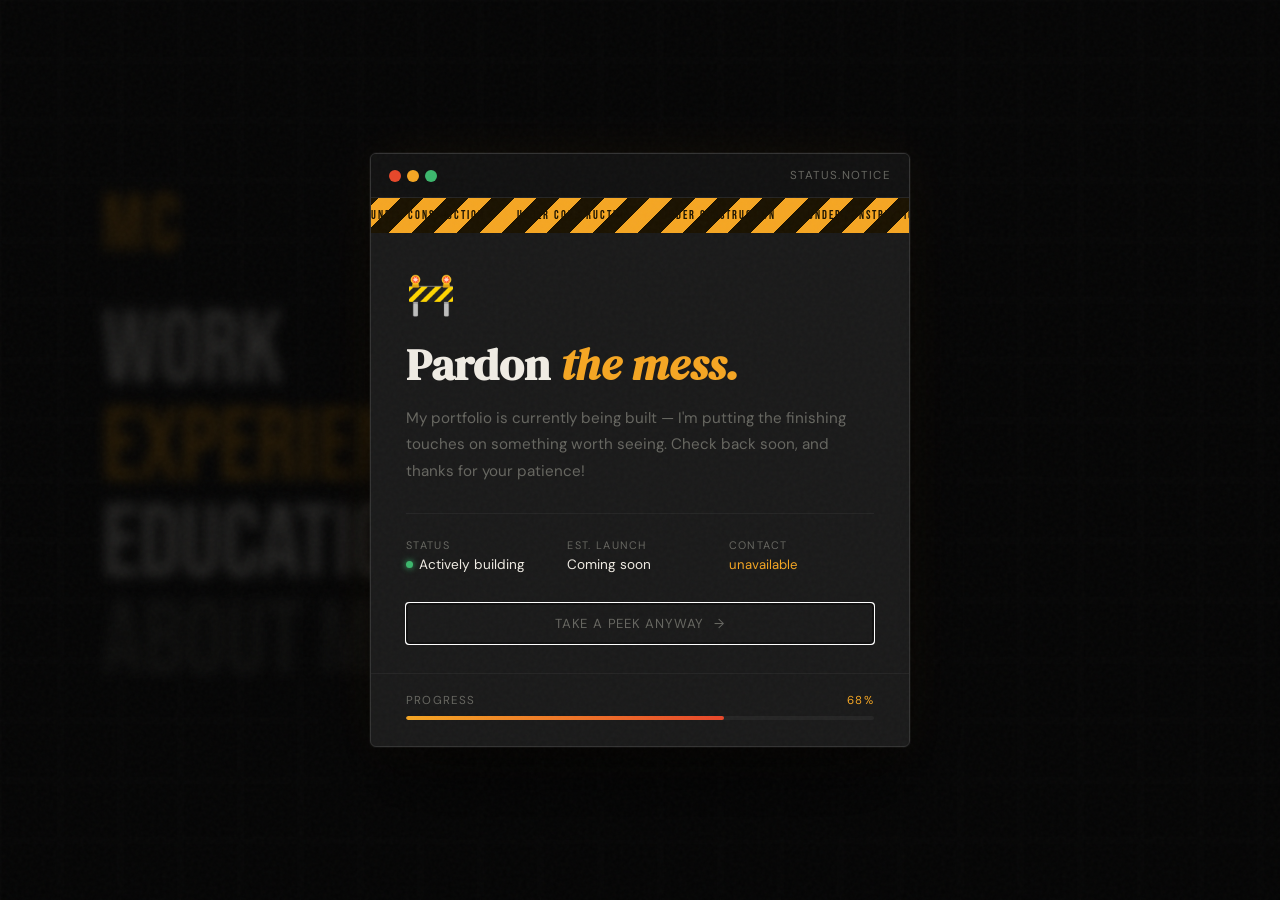
==== under-construction.html @ 7bfb5f29 "some fixes" ====
<!DOCTYPE html>
<html lang="en">
<head>
  <meta charset="UTF-8" />
  <meta name="viewport" content="width=device-width, initial-scale=1.0" />
  <title>Coming Soon</title>
  <link rel="preconnect" href="https://fonts.googleapis.com" />
  <link rel="preconnect" href="https://fonts.gstatic.com" crossorigin />
  <link href="https://fonts.googleapis.com/css2?family=Bebas+Neue&family=DM+Serif+Display:ital@0;1&family=DM+Sans:wght@300;400;500&display=swap" rel="stylesheet" />

  <style>
    /* ── RESET & VARS ── */
    *, *::before, *::after { box-sizing: border-box; margin: 0; padding: 0; }

    :root {
      --bg:         #0d0d0d;
      --bg-card:    #1a1a1a;
      --accent:     #f5a623;
      --accent-2:   #e8472a;
      --text:       #f0ece4;
      --text-muted: #666660;
      --border:     #252525;
      --font-display: 'Bebas Neue', sans-serif;
      --font-serif:   'DM Serif Display', serif;
      --font-body:    'DM Sans', sans-serif;
    }

    html, body {
      height: 100%;
      overflow: hidden;
      background: var(--bg);
      font-family: var(--font-body);
      color: var(--text);
    }

    /* ── NOISE ── */
    .noise {
      pointer-events: none;
      position: fixed; inset: 0; z-index: 9999;
      background-image: url("data:image/svg+xml,%3Csvg viewBox='0 0 256 256' xmlns='http://www.w3.org/2000/svg'%3E%3Cfilter id='n'%3E%3CfeTurbulence type='fractalNoise' baseFrequency='0.9' numOctaves='4' stitchTiles='stitch'/%3E%3C/filter%3E%3Crect width='100%25' height='100%25' filter='url(%23n)'/%3E%3C/svg%3E");
      opacity: 0.03;
    }

    /* ── ANIMATED GRID ── */
    .bg-grid {
      position: fixed; inset: 0; z-index: 0;
      background-image:
        linear-gradient(var(--border) 1px, transparent 1px),
        linear-gradient(90deg, var(--border) 1px, transparent 1px);
      background-size: 60px 60px;
      opacity: 0.4;
      animation: gridDrift 20s linear infinite;
    }
    @keyframes gridDrift {
      from { background-position: 0 0; }
      to   { background-position: 60px 60px; }
    }

    /* ── BLURRED PREVIEW ── */
    .page-bg {
      position: fixed; inset: 0; z-index: 1;
      display: flex; flex-direction: column;
      justify-content: center; align-items: flex-start;
      padding: 8%; gap: 2rem;
      filter: blur(6px) brightness(0.35);
      pointer-events: none; user-select: none;
      transition: filter 0.8s ease;
    }
    .page-bg.peek { filter: blur(2px) brightness(0.6); }

    .bg-logo { font-family: var(--font-display); font-size: 5rem; color: var(--accent); letter-spacing: 4px; }
    .bg-headlines { display: flex; flex-direction: column; gap: 0.3rem; }
    .bg-line { font-family: var(--font-display); font-size: clamp(3rem, 8vw, 7rem); line-height: 0.9; color: var(--text); }
    .bg-line.accent { color: var(--accent); }
    .bg-line.muted  { color: var(--text-muted); }
    .bg-tags { display: flex; gap: 10px; flex-wrap: wrap; }
    .bg-tags span { padding: 6px 14px; border: 1px solid var(--border); color: var(--text-muted); font-size: 0.8rem; border-radius: 2px; }

    /* ── OVERLAY ── */
    .modal-overlay {
      position: fixed; inset: 0; z-index: 100;
      display: flex; align-items: center; justify-content: center;
      padding: 20px;
      background: rgba(0,0,0,0.55);
      backdrop-filter: blur(2px);
      animation: overlayIn 0.4s ease forwards;
    }
    @keyframes overlayIn { from { opacity: 0; } to { opacity: 1; } }
    .modal-overlay.dismissed { animation: overlayOut 0.5s ease forwards; pointer-events: none; }
    @keyframes overlayOut   { from { opacity: 1; } to { opacity: 0; } }

    /* ── MODAL CARD ── */
    .modal {
      background: var(--bg-card);
      border: 1px solid #333;
      border-radius: 6px;
      width: 100%; max-width: 540px;
      overflow: hidden;
      box-shadow: 0 0 0 1px rgba(255,255,255,0.04), 0 40px 80px rgba(0,0,0,0.7), 0 0 60px rgba(245,166,35,0.06);
      animation: modalIn 0.5s cubic-bezier(0.34, 1.56, 0.64, 1) forwards;
      animation-delay: 0.15s;
      opacity: 0; transform: translateY(24px) scale(0.97);
    }
    @keyframes modalIn { to { opacity: 1; transform: translateY(0) scale(1); } }
    .modal.dismissed   { animation: modalOut 0.4s ease forwards; }
    @keyframes modalOut { to { opacity: 0; transform: translateY(-16px) scale(0.96); } }

    /* ── TOP BAR ── */
    .modal-topbar {
      display: flex; align-items: center; gap: 10px;
      padding: 14px 18px; border-bottom: 1px solid var(--border); background: #111;
    }
    .modal-dots { display: flex; gap: 6px; }
    .dot { width: 12px; height: 12px; border-radius: 50%; }
    .dot.red    { background: #e8472a; }
    .dot.yellow { background: var(--accent); }
    .dot.green  { background: #3cb76d; }
    .modal-topbar-label { font-size: 0.72rem; color: var(--text-muted); letter-spacing: 0.12em; text-transform: uppercase; margin-left: auto; }

    /* ── CAUTION STRIPE ── */
    .modal-stripe {
      background: repeating-linear-gradient(-45deg, var(--accent) 0, var(--accent) 16px, #1a1200 16px, #1a1200 32px);
      padding: 10px 0; display: flex; gap: 2rem; overflow: hidden; white-space: nowrap;
    }
    .modal-stripe span {
      font-family: var(--font-display); font-size: 0.78rem;
      letter-spacing: 0.15em; color: #1a1200; flex-shrink: 0;
      animation: marquee 10s linear infinite;
    }
    @keyframes marquee { from { transform: translateX(0); } to { transform: translateX(-100%); } }

    /* ── BODY ── */
    .modal-body { padding: 2.2rem 2.2rem 1.8rem; }

    .modal-icon { font-size: 2.5rem; margin-bottom: 1.2rem; display: block; animation: wobble 3s ease-in-out infinite; }
    @keyframes wobble { 0%, 100% { transform: rotate(-5deg); } 50% { transform: rotate(5deg); } }

    .modal-title { font-family: var(--font-serif); font-size: clamp(2rem, 5vw, 2.8rem); line-height: 1.1; color: var(--text); margin-bottom: 1rem; }
    .modal-title em { font-style: italic; color: var(--accent); }

    .modal-message { color: var(--text-muted); font-size: 0.95rem; line-height: 1.75; margin-bottom: 1.8rem; }

    .modal-divider { height: 1px; background: var(--border); margin-bottom: 1.5rem; }

    /* ── META ── */
    .modal-meta { display: grid; grid-template-columns: 1fr 1fr 1fr; gap: 1rem; margin-bottom: 1.8rem; }
    .meta-item { display: flex; flex-direction: column; gap: 4px; }
    .meta-label { font-size: 0.68rem; text-transform: uppercase; letter-spacing: 0.12em; color: var(--text-muted); }
    .meta-value { font-size: 0.85rem; color: var(--text); display: flex; align-items: center; gap: 6px; }
    .status-dot { width: 7px; height: 7px; border-radius: 50%; background: #3cb76d; box-shadow: 0 0 6px #3cb76d; animation: pulse 2s ease-in-out infinite; }
    @keyframes pulse { 0%, 100% { opacity: 1; transform: scale(1); } 50% { opacity: 0.6; transform: scale(1.3); } }
    .meta-link { color: var(--accent); text-decoration: none; font-size: 0.82rem; border-bottom: 1px solid transparent; transition: border-color 0.2s; }
    .meta-link:hover { border-color: var(--accent); }

    /* ── DISMISS BUTTON ── */
    .modal-dismiss {
      display: inline-flex; align-items: center; justify-content: center; gap: 10px;
      background: transparent; border: 1px solid var(--border);
      color: var(--text-muted); font-family: var(--font-body);
      font-size: 0.82rem; letter-spacing: 0.06em; text-transform: uppercase;
      padding: 11px 20px; border-radius: 2px; cursor: pointer; width: 100%;
      transition: border-color 0.2s, color 0.2s, transform 0.2s;
    }
    .modal-dismiss:hover { border-color: var(--accent); color: var(--accent); transform: translateY(-1px); }
    .btn-arrow { transition: transform 0.2s; }
    .modal-dismiss:hover .btn-arrow { transform: translateX(4px); }

    /* ── PROGRESS ── */
    .modal-progress { padding: 1.2rem 2.2rem 1.6rem; border-top: 1px solid var(--border); }
    .progress-label { display: flex; justify-content: space-between; font-size: 0.72rem; text-transform: uppercase; letter-spacing: 0.1em; color: var(--text-muted); margin-bottom: 8px; }
    .progress-pct { color: var(--accent); }
    .progress-track { height: 4px; background: var(--border); border-radius: 2px; overflow: hidden; }
    .progress-fill {
      height: 100%; width: 0%;
      background: linear-gradient(90deg, var(--accent), var(--accent-2));
      border-radius: 2px;
      transition: width 1.2s cubic-bezier(0.25, 1, 0.5, 1) 0.8s;
    }

    @media (max-width: 480px) {
      .modal-body { padding: 1.6rem; }
      .modal-meta { grid-template-columns: 1fr 1fr; }
      .modal-progress { padding: 1rem 1.6rem 1.4rem; }
    }
  </style>
</head>
<body>

  <div class="noise"></div>
  <div class="bg-grid" aria-hidden="true"></div>

  <main class="page-bg" id="page-bg" aria-hidden="true">
    <div class="bg-logo">MC</div>
    <div class="bg-headlines">
      <div class="bg-line">Work</div>
      <div class="bg-line accent">Experience</div>
      <div class="bg-line">Education</div>
      <div class="bg-line muted">About Me</div>
    </div>
    <div class="bg-tags">
      
    </div>
  </main>

  <div class="modal-overlay" id="modal-overlay" role="dialog" aria-modal="true" aria-labelledby="modal-title">
    <div class="modal" id="modal">

      <div class="modal-topbar">
        <div class="modal-dots">
          <span class="dot red"></span>
          <span class="dot yellow"></span>
          <span class="dot green"></span>
        </div>
        <span class="modal-topbar-label">status.notice</span>
      </div>

      <div class="modal-stripe" aria-hidden="true">
        <span>UNDER CONSTRUCTION</span><span>UNDER CONSTRUCTION</span>
        <span>UNDER CONSTRUCTION</span><span>UNDER CONSTRUCTION</span>
        <span>UNDER CONSTRUCTION</span>
      </div>

      <div class="modal-body">
        <span class="modal-icon">🚧</span>
        <h1 class="modal-title" id="modal-title">Pardon <em>the mess.</em></h1>
        <p class="modal-message">
          My portfolio is currently being built — I'm putting the finishing touches on something worth seeing.
          Check back soon, and thanks for your patience!
        </p>
        <div class="modal-divider"></div>
        <div class="modal-meta">
          <div class="meta-item">
            <span class="meta-label">Status</span>
            <span class="meta-value"><span class="status-dot"></span> Actively building</span>
          </div>
          <div class="meta-item">
            <span class="meta-label">Est. launch</span>
            <span class="meta-value">Coming soon</span>
          </div>
          <div class="meta-item">
            <span class="meta-label">Contact</span>
            <span class="meta-value">
              <a href="mailto:your@email.com" class="meta-link">unavailable</a>
            </span>
          </div>
        </div>
        <button class="modal-dismiss" id="modal-dismiss">
          Take a peek anyway <span class="btn-arrow">→</span>
        </button>
      </div>

      <div class="modal-progress">
        <div class="progress-label">
          <span>Progress</span>
          <span class="progress-pct">68%</span>
        </div>
        <div class="progress-track">
          <div class="progress-fill" id="progress-fill"></div>
        </div>
      </div>

    </div>
  </div>

  <script>
    document.addEventListener('DOMContentLoaded', () => {
      const overlay = document.getElementById('modal-overlay');
      const modal   = document.getElementById('modal');
      const dismiss = document.getElementById('modal-dismiss');
      const pageBg  = document.getElementById('page-bg');
      const fill    = document.getElementById('progress-fill');

      setTimeout(() => { if (fill) fill.style.width = '68%'; }, 300);

      function dismissModal() {
        modal.classList.add('dismissed');
        overlay.classList.add('dismissed');
        if (pageBg) pageBg.classList.add('peek');
        overlay.addEventListener('animationend', () => {
          sessionStorage.setItem('dismissed_construction', 'true');
          window.location.href = 'index.html';
        }, { once: true });
      }

      dismiss.addEventListener('click', dismissModal);
      overlay.addEventListener('click', (e) => { if (e.target === overlay) dismissModal(); });
      document.addEventListener('keydown', (e) => { if (e.key === 'Escape') dismissModal(); });

      // Focus trap
      const focusable = Array.from(modal.querySelectorAll('a[href], button'));
      document.addEventListener('keydown', (e) => {
        if (e.key !== 'Tab' || overlay.style.display === 'none') return;
        const first = focusable[0], last = focusable[focusable.length - 1];
        if (e.shiftKey && document.activeElement === first) { e.preventDefault(); last.focus(); }
        else if (!e.shiftKey && document.activeElement === last) { e.preventDefault(); first.focus(); }
      });

      setTimeout(() => { dismiss.focus(); }, 700);
    });
  </script>

</body>
</html>
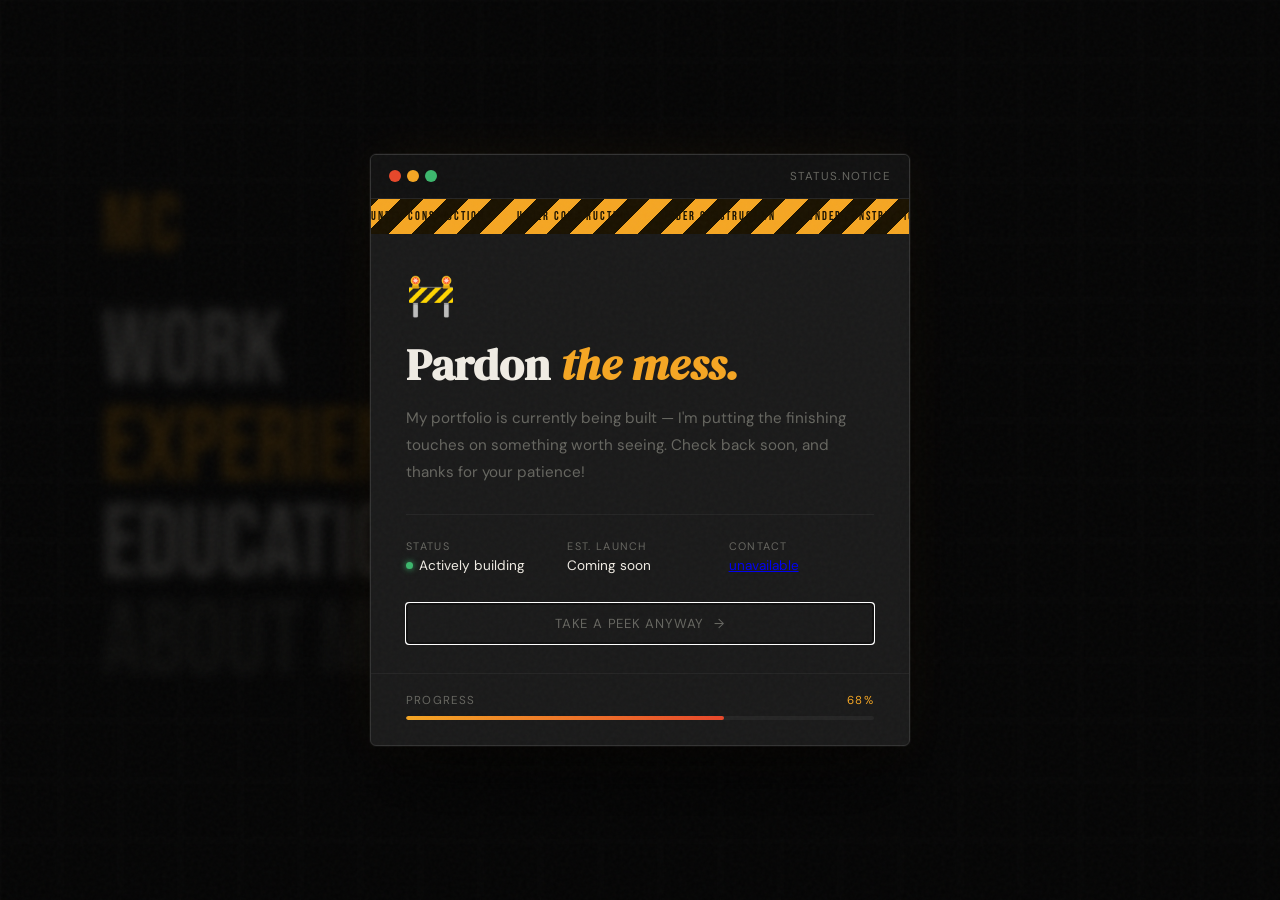
==== commit 2e4f0969: "unclickable unavailable" ====
--- a/under-construction.html
+++ b/under-construction.html
@@ -240,7 +240,7 @@
           <div class="meta-item">
             <span class="meta-label">Contact</span>
             <span class="meta-value">
-              <a href="mailto:your@email.com" class="meta-link">unavailable</a>
+              <a href="mailto:your@email.com" class="meta-item">unavailable</a>
             </span>
           </div>
         </div>
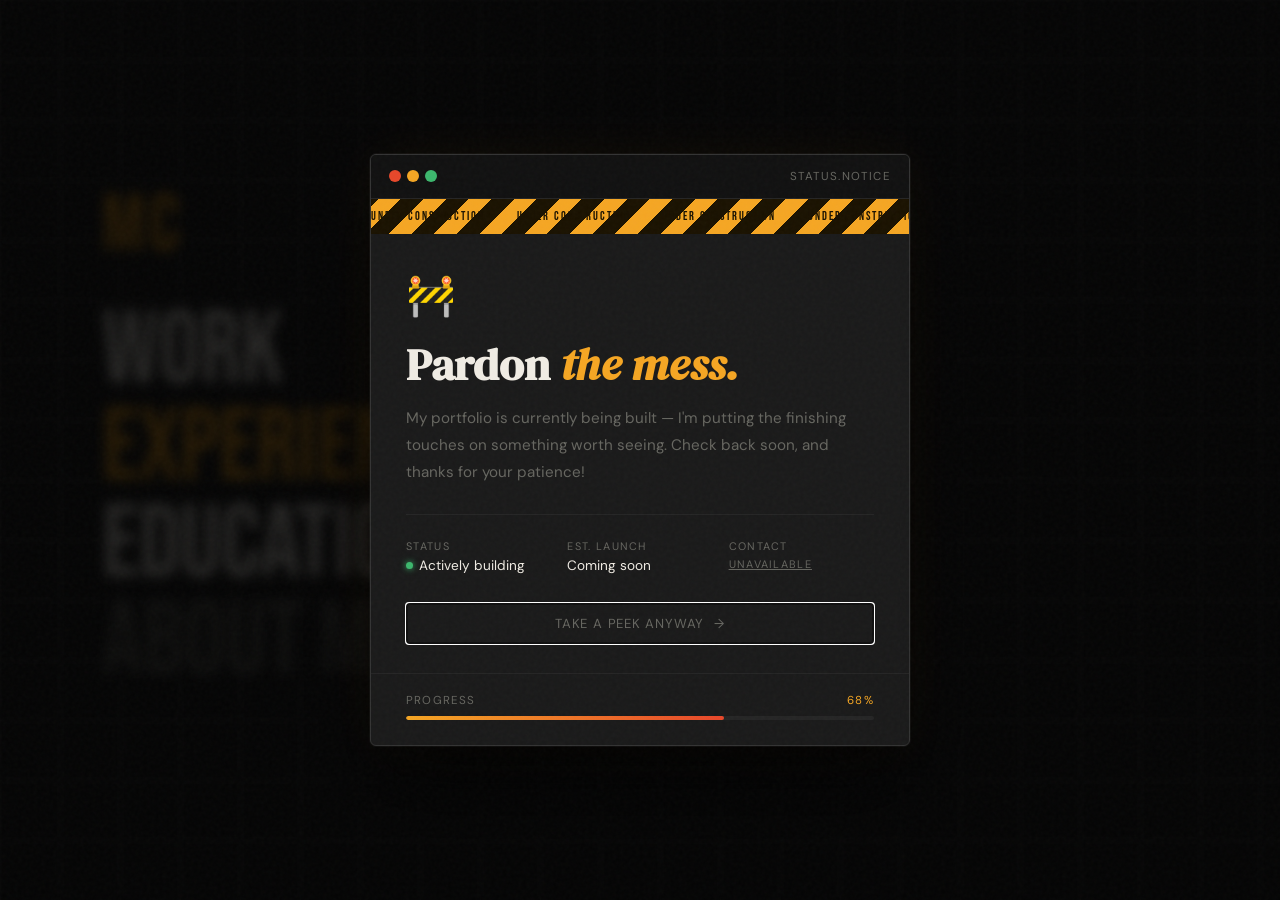
==== commit 8651f4c5: "unclickable unavail fixed" ====
--- a/under-construction.html
+++ b/under-construction.html
@@ -240,7 +240,7 @@
           <div class="meta-item">
             <span class="meta-label">Contact</span>
             <span class="meta-value">
-              <a href="mailto:your@email.com" class="meta-item">unavailable</a>
+              <a href="mailto:your@email.com" class="meta-label">unavailable</a>
             </span>
           </div>
         </div>
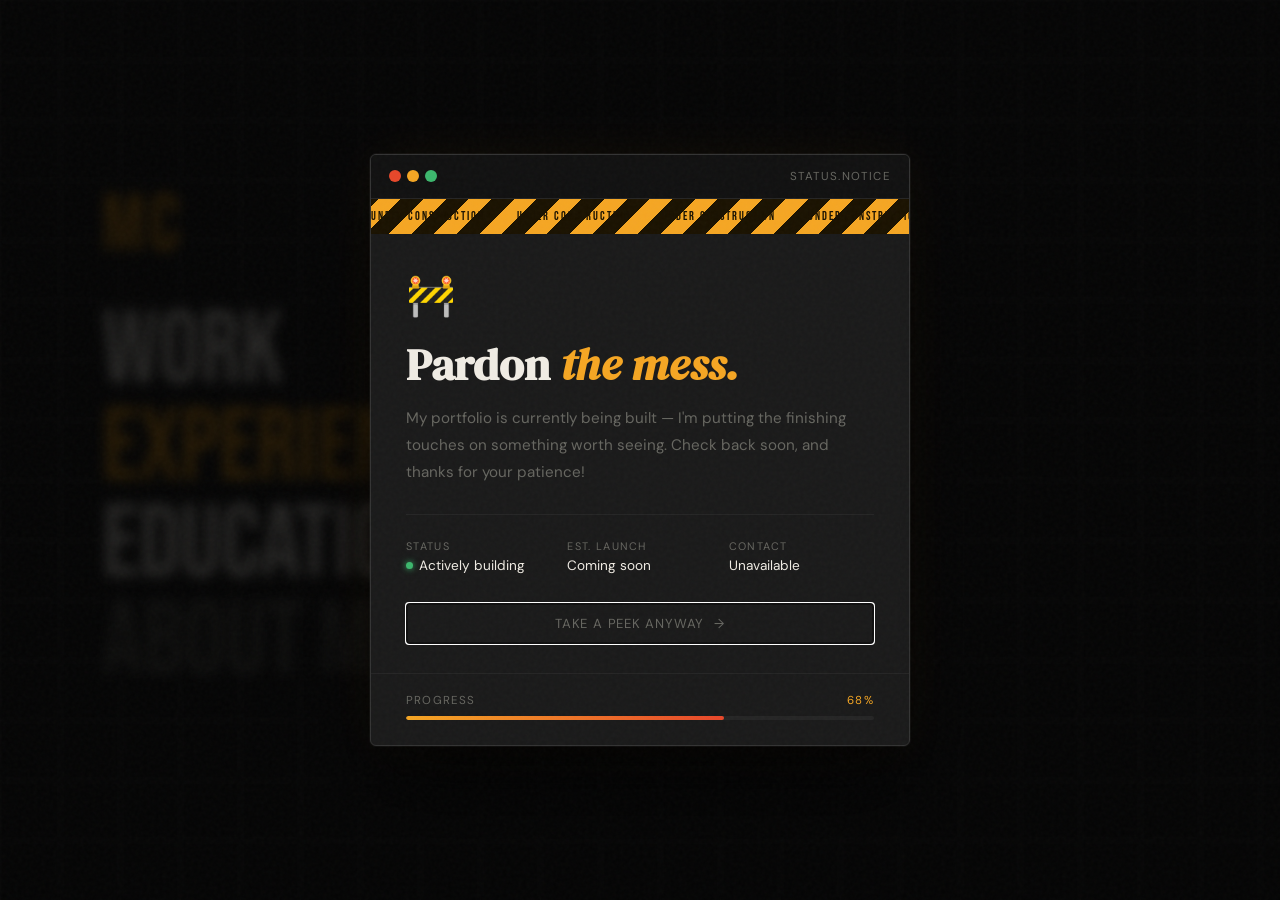
==== commit 4bbb17c6: "now" ====
--- a/under-construction.html
+++ b/under-construction.html
@@ -239,9 +239,7 @@
           </div>
           <div class="meta-item">
             <span class="meta-label">Contact</span>
-            <span class="meta-value">
-              <a href="mailto:your@email.com" class="meta-label">unavailable</a>
-            </span>
+            <span class="meta-value">Unavailable</span>
           </div>
         </div>
         <button class="modal-dismiss" id="modal-dismiss">
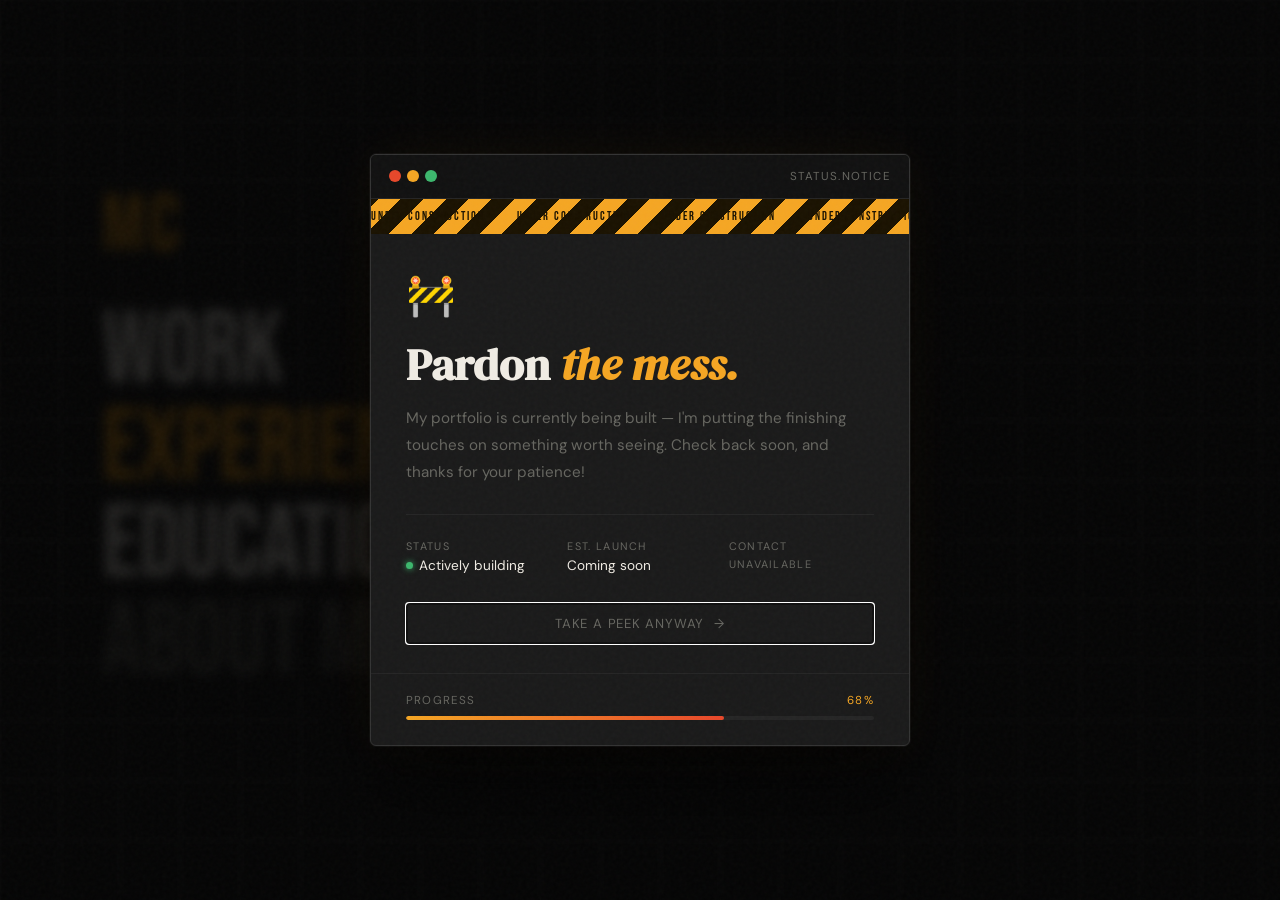
==== commit 5fe6f82b: "Test contact" ====
--- a/under-construction.html
+++ b/under-construction.html
@@ -239,7 +239,9 @@
           </div>
           <div class="meta-item">
             <span class="meta-label">Contact</span>
-            <span class="meta-value">Unavailable</span>
+            <span class="meta-value">
+              <span class="meta-label">unavailable</span>
+            </span>
           </div>
         </div>
         <button class="modal-dismiss" id="modal-dismiss">
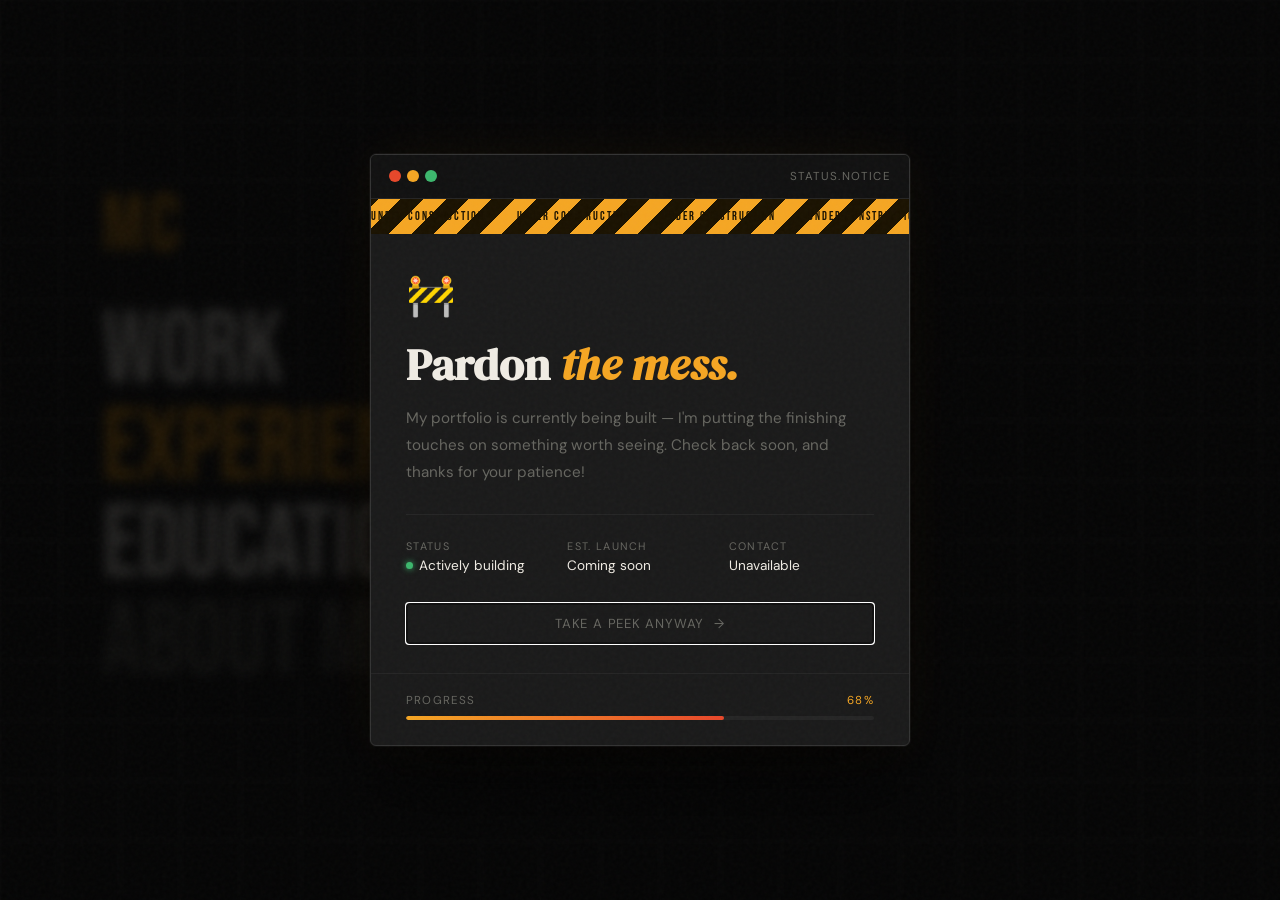
==== commit ab1f0102: "Final for 5 May" ====
--- a/under-construction.html
+++ b/under-construction.html
@@ -239,9 +239,7 @@
           </div>
           <div class="meta-item">
             <span class="meta-label">Contact</span>
-            <span class="meta-value">
-              <span class="meta-label">unavailable</span>
-            </span>
+            <span class="meta-value">Unavailable</span>
           </div>
         </div>
         <button class="modal-dismiss" id="modal-dismiss">
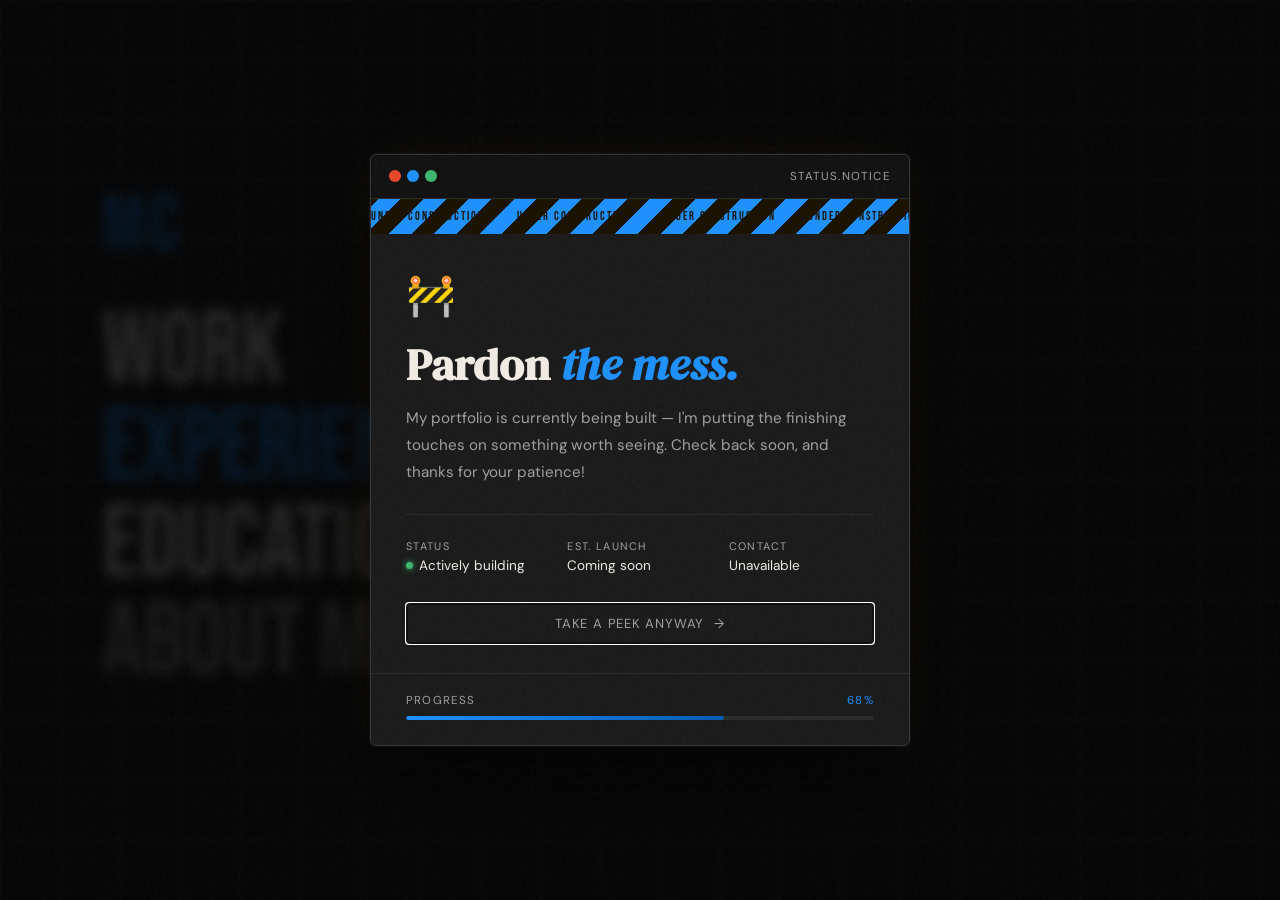
==== commit af7170fe: "Color Changes" ====
--- a/under-construction.html
+++ b/under-construction.html
@@ -15,11 +15,11 @@
     :root {
       --bg:         #0d0d0d;
       --bg-card:    #1a1a1a;
-      --accent:     #f5a623;
-      --accent-2:   #e8472a;
+      --accent:     #1e90ff;
+      --accent-2:   #005cb3;
       --text:       #f0ece4;
-      --text-muted: #666660;
-      --border:     #252525;
+      --text-muted: #a0a0a0;
+      --border:     #2a2a2a;
       --font-display: 'Bebas Neue', sans-serif;
       --font-serif:   'DM Serif Display', serif;
       --font-body:    'DM Sans', sans-serif;
